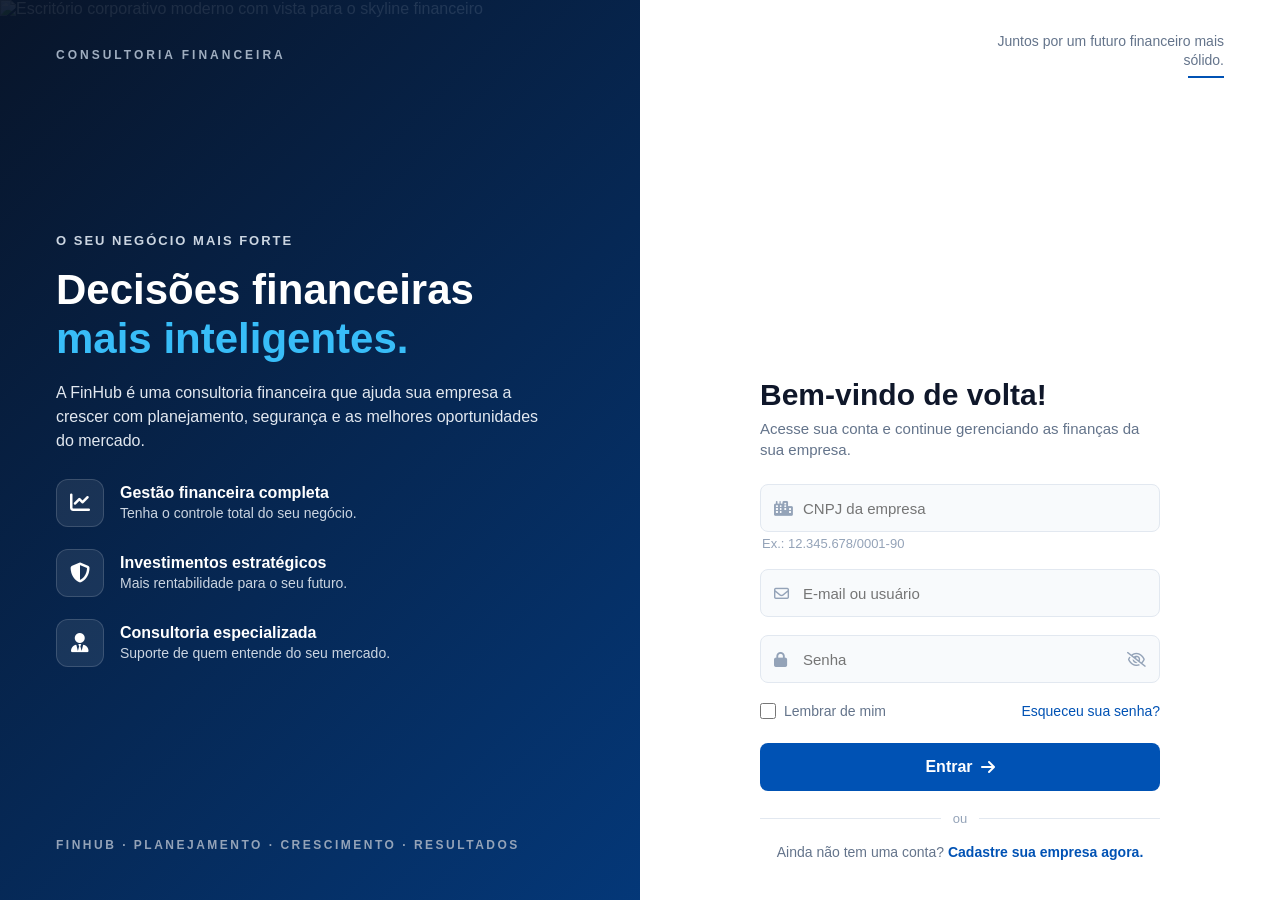
==== index.html @ a59770af "feat: recreated global.css" ====
<!DOCTYPE html>
<html lang="pt-BR">

<head>
    <meta charset="UTF-8">
    <meta name="viewport" content="width=device-width, initial-scale=1.0">
    <title>FinHub - Login</title>
    <link rel="stylesheet" href="https://cdnjs.cloudflare.com/ajax/libs/font-awesome/6.4.0/css/all.min.css">
    <link rel="stylesheet" href="styles/styles/style.css">
    <script src="js/script.js" defer></script>
</head>

<body>
    <main class="login-container">
        <section class="institutional-section">
            <div class="bg-image-wrapper">
                <img src="img/ChatGPT Image 17 de set. de 2026, 16_47_02.png" alt="Escritório corporativo moderno com vista para o skyline financeiro">
            </div>
            <div class="overlay-gradient"></div>

            <header class="institutional-header">
                <p class="brand-tagline">Consultoria Financeira</p>
            </header>

            <div class="institutional-content">
                <p class="eyebrow-text">O seu negócio mais forte</p>
                <h1 class="main-title">
                    Decisões financeiras <span class="highlight">mais inteligentes.</span>
                </h1>
                <p class="institutional-description">
                    A FinHub é uma consultoria financeira que ajuda sua empresa a crescer com planejamento, segurança e
                    as melhores oportunidades do mercado.
                </p>

                <div class="benefits-list">
                    <article class="benefit-item">
                        <div class="benefit-icon" aria-hidden="true">
                            <i class="fa-solid fa-chart-line"></i>
                        </div>
                        <div class="benefit-texts">
                            <h3>Gestão financeira completa</h3>
                            <p>Tenha o controle total do seu negócio.</p>
                        </div>
                    </article>

                    <article class="benefit-item">
                        <div class="benefit-icon" aria-hidden="true">
                            <i class="fa-solid fa-shield-halved"></i>
                        </div>
                        <div class="benefit-texts">
                            <h3>Investimentos estratégicos</h3>
                            <p>Mais rentabilidade para o seu futuro.</p>
                        </div>
                    </article>

                    <article class="benefit-item">
                        <div class="benefit-icon" aria-hidden="true">
                            <i class="fa-solid fa-user-tie"></i>
                        </div>
                        <div class="benefit-texts">
                            <h3>Consultoria especializada</h3>
                            <p>Suporte de quem entende do seu mercado.</p>
                        </div>
                    </article>
                </div>
            </div>

            <footer class="institutional-footer">
                <p>FINHUB &middot; PLANEJAMENTO &middot; CRESCIMENTO &middot; RESULTADOS</p>
            </footer>
        </section>

        <section class="login-section">
            <div class="login-top-banner">
                <p>Juntos por um futuro financeiro mais sólido.</p>
                <div class="banner-line" aria-hidden="true"></div>
            </div>

            <div class="login-form-container">
                <header class="form-header">
                    <h2>Bem-vindo de volta!</h2>
                    <p>Acesse sua conta e continue gerenciando as finanças da sua empresa.</p>
                </header>

                <form class="login-form" action="#" method="POST">
                    <div class="input-group">
                        <label class="sr-only" for="cnpj">CNPJ da empresa</label>
                        <div class="input-wrapper">
                            <span class="input-icon" aria-hidden="true">
                                <i class="fa-solid fa-city"></i>
                            </span>
                            <input type="text" id="cnpj" name="cnpj" placeholder="CNPJ da empresa"
                                autocomplete="organization" required>
                        </div>
                        <span class="input-helper">Ex.: 12.345.678/0001-90</span>
                    </div>

                    <div class="input-group">
                        <label class="sr-only" for="email">E-mail ou usuário</label>
                        <div class="input-wrapper">
                            <span class="input-icon" aria-hidden="true">
                                <i class="fa-regular fa-envelope"></i>
                            </span>
                            <input type="text" id="email" name="email" placeholder="E-mail ou usuário"
                                autocomplete="username" required>
                        </div>
                    </div>

                    <div class="input-group">
                        <label class="sr-only" for="password">Senha</label>
                        <div class="input-wrapper">
                            <span class="input-icon" aria-hidden="true">
                                <i class="fa-solid fa-lock"></i>
                            </span>
                            <input type="password" id="password" name="password" placeholder="Senha"
                                autocomplete="current-password" required>
                            <button type="button" class="password-toggle" aria-label="Mostrar ou ocultar senha">
                                <i class="fa-regular fa-eye-slash" aria-hidden="true"></i>
                            </button>
                        </div>
                    </div>

                    <div class="form-options">
                        <label class="checkbox-label">
                            <input type="checkbox" name="remember">
                            <span>Lembrar de mim</span>
                        </label>
                        <a href="" class="forgot-link">Esqueceu sua senha?</a>
                    </div>

                    <button type="submit" class="btn-primary">
                        <span>Entrar</span>
                        <i class="fa-solid fa-arrow-right" aria-hidden="true"></i>
                    </button>

                    <div class="divider" aria-hidden="true">
                        <span>ou</span>
                    </div>
                </form>

                <footer class="login-footer">
                    <p>Ainda não tem uma conta? <a href="" class="register-link">Cadastre sua empresa agora.</a></p>
                </footer>
            </div>
        </section>
    </main>
</body>

</html>
---- styles/styles/style.css ----
@import url("../global.css");

body {
  margin: 0;
  padding: 0;
  width: 100vw;
  height: 100vh;
  overflow: hidden;
  font-family: -apple-system, BlinkMacSystemFont, "Segoe UI", Roboto, Helvetica, Arial, sans-serif;
  background-color: #ffffff;
}

.login-container {
  display: flex;
  width: 100vw;
  height: 100vh;
}

.institutional-section {
  position: relative;
  width: 55vw;
  height: 100vh;
  background-color: #0b1c38;
  display: flex;
  flex-direction: column;
  justify-content: space-between;
  padding: 48px 56px;
  overflow: hidden;
  box-sizing: border-box;
}

.bg-image-wrapper {
  position: absolute;
  top: 0;
  left: 0;
  width: 100vw;
  height: 100vh;
  z-index: 0;
}

.bg-image-wrapper img {
  width: 100vw;
  height: 100vh;
  object-fit: cover;
  object-position: center;
}

.overlay-gradient {
  position: absolute;
  top: 0;
  left: 0;
  width: 100vw;
  height: 100vh;
  background: linear-gradient(135deg, rgba(8, 20, 40, 0.92) 0%, rgba(0, 82, 180, 0.78) 100%);
  z-index: 1;
}

.institutional-header {
  position: relative;
  z-index: 2;
  display: flex;
  flex-direction: column;
  gap: 8px;
}

.brand-tagline {
  font-size: 12px;
  letter-spacing: 3px;
  text-transform: uppercase;
  color: #a0aec0;
  font-weight: 600;
  margin: 0;
}

.institutional-content {
  position: relative;
  z-index: 2;
  max-width: 500px;
  display: flex;
  flex-direction: column;
  gap: 18px;
}

.eyebrow-text {
  font-size: 13px;
  letter-spacing: 2px;
  text-transform: uppercase;
  color: #cbd5e1;
  font-weight: 700;
  margin: 0;
}

.main-title {
  font-size: 42px;
  line-height: 1.15;
  font-weight: 700;
  color: #ffffff;
  margin: 0;
}

.main-title .highlight {
  color: #38bdf8;
}

.institutional-description {
  font-size: 16px;
  line-height: 1.5;
  color: #e2e8f0;
  margin: 0 0 8px 0;
}

.benefits-list {
  display: flex;
  flex-direction: column;
  gap: 22px;
}

.benefit-item {
  display: flex;
  align-items: center;
  gap: 16px;
}

.benefit-icon {
  width: 48px;
  height: 48px;
  background-color: rgba(255, 255, 255, 0.08);
  border: 1px solid rgba(255, 255, 255, 0.15);
  border-radius: 12px;
  display: flex;
  align-items: center;
  justify-content: center;
  color: #ffffff;
  font-size: 20px;
  flex-shrink: 0;
}

.benefit-texts {
  display: flex;
  flex-direction: column;
  gap: 3px;
}

.benefit-texts h3 {
  font-size: 16px;
  font-weight: 600;
  color: #ffffff;
  margin: 0;
}

.benefit-texts p {
  font-size: 14px;
  color: #cbd5e1;
  margin: 0;
}

.institutional-footer {
  position: relative;
  z-index: 2;
  font-size: 12px;
  letter-spacing: 2.5px;
  text-transform: uppercase;
  color: #94a3b8;
  font-weight: 600;
  margin: 0;
}

.login-section {
  position: relative;
  width: 45vw;
  height: 100vh;
  background-color: #ffffff;
  display: flex;
  flex-direction: column;
  justify-content: space-between;
  padding: 32px 56px 40px 56px;
  box-sizing: border-box;
  overflow-y: auto;
}

.login-top-banner {
  align-self: flex-end;
  text-align: right;
  max-width: 240px;
}

.login-top-banner p {
  font-size: 14px;
  line-height: 1.35;
  color: #64748b;
  margin: 0 0 6px 0;
}

.banner-line {
  width: 36px;
  height: 2px;
  background-color: #0052b4;
  margin-left: auto;
}

.login-form-container {
  max-width: 400px;
  width: 100%;
  margin: 0 auto;
  display: flex;
  flex-direction: column;
  justify-content: center;
}

.form-header {
  margin-bottom: 24px;
}

.form-header h2 {
  font-size: 30px;
  font-weight: 700;
  color: #0f172a;
  margin: 0 0 6px 0;
}

.form-header p {
  font-size: 15px;
  color: #64748b;
  line-height: 1.4;
  margin: 0;
}

.login-form {
  display: flex;
  flex-direction: column;
  gap: 18px;
}

.input-group {
  display: flex;
  flex-direction: column;
  gap: 4px;
}

.input-wrapper {
  position: relative;
  display: flex;
  align-items: center;
  width: 100%;
}

.input-icon {
  position: absolute;
  left: 14px;
  color: #94a3b8;
  font-size: 15px;
  pointer-events: none;
}

.login-form input[type="text"],
.login-form input[type="email"],
.login-form input[type="password"] {
  width: 100%;
  height: 48px;
  padding: 0 14px 0 42px;
  background-color: #f8fafc;
  border: 1px solid #e2e8f0;
  border-radius: 8px;
  font-size: 15px;
  color: #0f172a;
  box-sizing: border-box;
  transition: all 0.2s ease;
}

.login-form input[type="text"]:focus,
.login-form input[type="email"]:focus,
.login-form input[type="password"]:focus {
  outline: none;
  border-color: #0052b4;
  background-color: #ffffff;
  box-shadow: 0 0 0 3px rgba(0, 82, 180, 0.08);
}

.password-toggle {
  position: absolute;
  right: 14px;
  background: none;
  border: none;
  color: #94a3b8;
  cursor: pointer;
  font-size: 15px;
  padding: 0;
  display: flex;
  align-items: center;
}

.input-helper {
  font-size: 13px;
  color: #94a3b8;
  padding-left: 2px;
  margin: 0;
}

.form-options {
  display: flex;
  justify-content: space-between;
  align-items: center;
  margin: 2px 0;
}

.checkbox-label {
  display: flex;
  align-items: center;
  gap: 8px;
  font-size: 14px;
  color: #64748b;
  cursor: pointer;
}

.checkbox-label input[type="checkbox"] {
  width: 16px;
  height: 16px;
  accent-color: #0052b4;
  cursor: pointer;
  margin: 0;
}

.forgot-link {
  font-size: 14px;
  color: #0052b4;
  text-decoration: none;
  font-weight: 500;
}

.forgot-link:hover {
  text-decoration: underline;
}

.btn-primary {
  display: flex;
  align-items: center;
  justify-content: center;
  gap: 8px;
  width: 100%;
  height: 48px;
  background-color: #0052b4;
  color: #ffffff;
  border: none;
  border-radius: 8px;
  font-size: 16px;
  font-weight: 600;
  cursor: pointer;
  transition: background-color 0.2s ease;
  margin-top: 4px;
}

.btn-primary:hover {
  background-color: #004090;
}

.divider {
  display: flex;
  align-items: center;
  text-align: center;
  color: #cbd5e1;
  font-size: 13px;
  margin: 2px 0;
}

.divider span {
  padding: 0 12px;
  color: #94a3b8;
  text-transform: lowercase;
}

.divider::before,
.divider::after {
  content: "";
  flex: 1;
  border-bottom: 1px solid #e2e8f0;
}

.btn-secondary {
  display: flex;
  align-items: center;
  justify-content: center;
  gap: 8px;
  width: 100%;
  height: 48px;
  background-color: #ffffff;
  color: #0052b4;
  border: 1px solid #cbd5e1;
  border-radius: 8px;
  font-size: 16px;
  font-weight: 600;
  text-decoration: none;
  cursor: pointer;
  transition: all 0.2s ease;
}

.btn-secondary:hover {
  background-color: #f8fafc;
  border-color: #0052b4;
}

.login-footer {
  text-align: center;
  font-size: 14px;
  color: #64748b;
  margin-top: 16px;
}

.register-link {
  color: #0052b4;
  text-decoration: none;
  font-weight: 600;
}

.register-link:hover {
  text-decoration: underline;
}

.sr-only {
  position: absolute;
  width: 1px;
  height: 1px;
  padding: 0;
  margin: -1px;
  overflow: hidden;
  clip: rect(0, 0, 0, 0);
  white-space: nowrap;
  border: 0;
}

@media (max-width: 1024px) {
  .institutional-section {
    width: 50vw;
    padding: 32px;
  }
  .login-section {
    width: 50vw;
    padding: 32px;
  }
  .main-title {
    font-size: 34px;
  }
}

@media (max-width: 768px) {
  body {
    height: auto;
    overflow: auto;
  }
  .login-container {
    flex-direction: column;
    height: auto;
  }
  .institutional-section {
    width: 100vw;
    height: auto;
    min-height: 500px;
    padding: 32px 24px;
  }
  .login-section {
    width: 100vw;
    height: auto;
    padding: 40px 24px;
  }
  .login-top-banner {
    align-self: flex-start;
    text-align: left;
    margin-bottom: 24px;
    max-width: 100%;
  }
  .banner-line {
    margin-left: 0;
  }
  .login-form-container {
    max-width: 100%;
  }
}
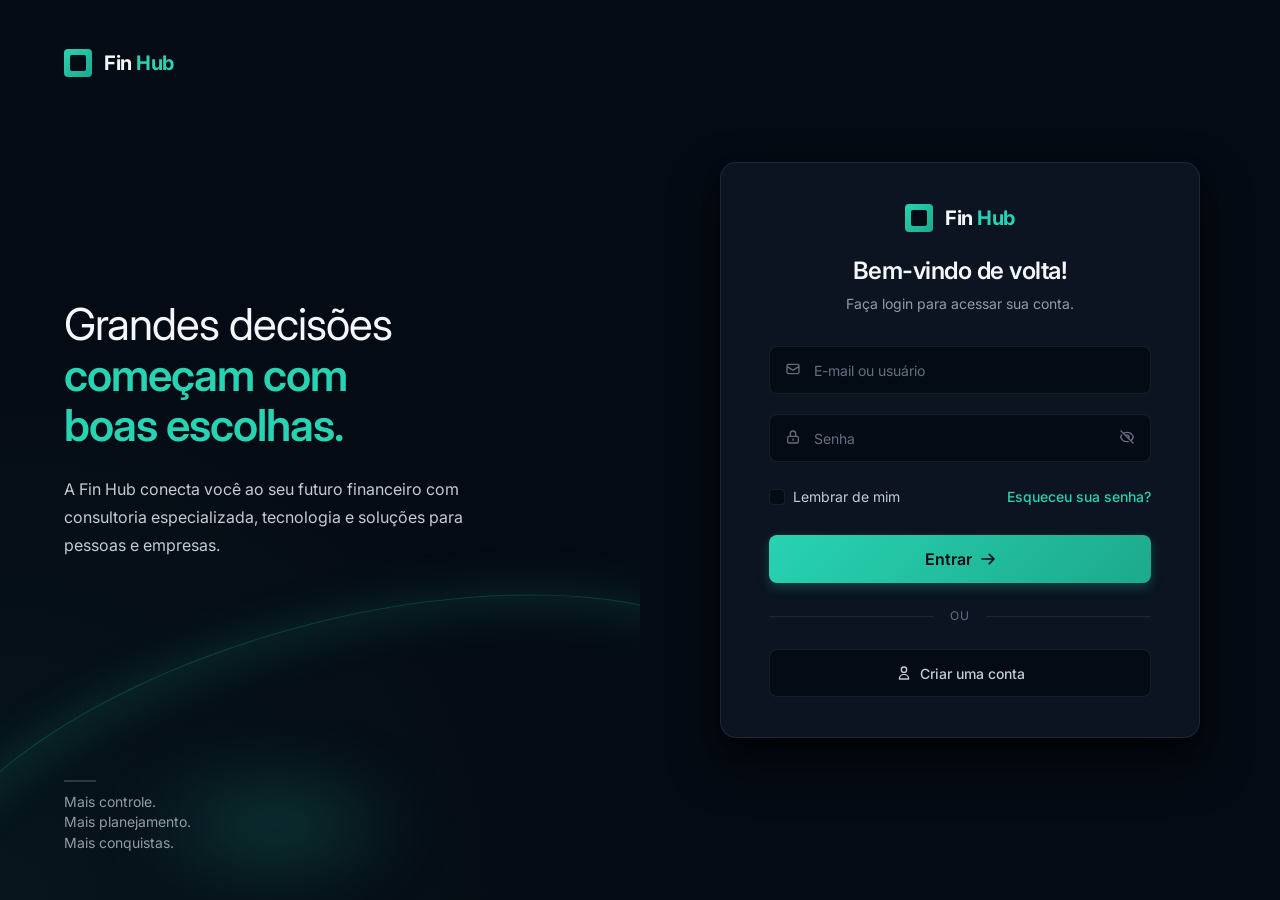
==== commit 88549edf: "feat: restructure index.html and style.css" ====
--- a/index.html
+++ b/index.html
@@ -4,143 +4,86 @@
 <head>
     <meta charset="UTF-8">
     <meta name="viewport" content="width=device-width, initial-scale=1.0">
-    <title>FinHub - Login</title>
-    <link rel="stylesheet" href="https://cdnjs.cloudflare.com/ajax/libs/font-awesome/6.4.0/css/all.min.css">
+    <title>Fin Hub - Login</title>
+    <meta name="description"
+        content="Faça login para acessar sua conta na Fin Hub e conectar-se ao seu futuro financeiro.">
     <link rel="stylesheet" href="styles/styles/style.css">
-    <script src="js/script.js" defer></script>
 </head>
 
-<body>
-    <main class="login-container">
-        <section class="institutional-section">
-            <div class="bg-image-wrapper">
-                <img src="img/ChatGPT Image 17 de set. de 2026, 16_47_02.png" alt="Escritório corporativo moderno com vista para o skyline financeiro">
+<body class="login-page">
+    <main class="login-layout">
+        <section class="login-brand-panel">
+            <div class="login-brand">
+                <span class="login-brand-mark"></span>
+                <span class="login-brand-name"><span>Fin</span> <span>Hub</span></span>
             </div>
-            <div class="overlay-gradient"></div>
-
-            <header class="institutional-header">
-                <p class="brand-tagline">Consultoria Financeira</p>
-            </header>
-
-            <div class="institutional-content">
-                <p class="eyebrow-text">O seu negócio mais forte</p>
-                <h1 class="main-title">
-                    Decisões financeiras <span class="highlight">mais inteligentes.</span>
+            <div class="login-hero">
+                <h1 class="login-hero-title">
+                    Grandes decisões<br>
+                    <span>começam com</span><br>
+                    <span>boas escolhas.</span>
                 </h1>
-                <p class="institutional-description">
-                    A FinHub é uma consultoria financeira que ajuda sua empresa a crescer com planejamento, segurança e
-                    as melhores oportunidades do mercado.
-                </p>
-
-                <div class="benefits-list">
-                    <article class="benefit-item">
-                        <div class="benefit-icon" aria-hidden="true">
-                            <i class="fa-solid fa-chart-line"></i>
+                <p class="login-hero-description">A Fin Hub conecta você ao seu futuro financeiro com consultoria
+                    especializada, tecnologia e soluções para pessoas e empresas.</p>
+            </div>
+            <div class="login-visual">
+                <span class="login-visual-wave"></span>
+                <span class="login-visual-glow"></span>
+            </div>
+            <div class="login-message">
+                <span class="login-message-line"></span>
+                <p>Mais controle.</p>
+                <p>Mais planejamento.</p>
+                <p>Mais conquistas.</p>
+            </div>
+        </section>
+        <section class="login-auth-panel">
+            <div class="login-card">
+                <div class="login-card-header">
+                    <div class="login-brand">
+                        <span class="login-brand-mark"></span>
+                        <span class="login-brand-name"><span>Fin</span> <span>Hub</span></span>
+                    </div>
+                    <h2>Bem-vindo de volta!</h2>
+                    <p>Faça login para acessar sua conta.</p>
+                </div>
+                <form class="login-form">
+                    <div class="form-group">
+                        <label class="form-label" for="email">E-mail ou usuário</label>
+                        <span class="form-input-icon"></span>
+                        <input type="email" id="email" name="email" autocomplete="username"
+                            placeholder="E-mail ou usuário" required>
+                    </div>
+                    <div class="form-group">
+                        <label class="form-label" for="password">Senha</label>
+                        <span class="form-input-icon"></span>
+                        <input type="password" id="password" name="password" autocomplete="current-password"
+                            placeholder="Senha" required>
+                        <span class="form-password-toggle"></span>
+                    </div>
+                    <div class="form-options">
+                        <div class="form-remember">
+                            <input type="checkbox" id="remember" name="remember">
+                            <label for="remember">Lembrar de mim</label>
                         </div>
-                        <div class="benefit-texts">
-                            <h3>Gestão financeira completa</h3>
-                            <p>Tenha o controle total do seu negócio.</p>
-                        </div>
-                    </article>
-
-                    <article class="benefit-item">
-                        <div class="benefit-icon" aria-hidden="true">
-                            <i class="fa-solid fa-shield-halved"></i>
-                        </div>
-                        <div class="benefit-texts">
-                            <h3>Investimentos estratégicos</h3>
-                            <p>Mais rentabilidade para o seu futuro.</p>
-                        </div>
-                    </article>
-
-                    <article class="benefit-item">
-                        <div class="benefit-icon" aria-hidden="true">
-                            <i class="fa-solid fa-user-tie"></i>
-                        </div>
-                        <div class="benefit-texts">
-                            <h3>Consultoria especializada</h3>
-                            <p>Suporte de quem entende do seu mercado.</p>
-                        </div>
-                    </article>
+                        <a href="recuperacao.html" class="form-link">Esqueceu sua senha?</a>
+                    </div>
+                    <button type="submit" class="login-submit">
+                        <span>Entrar</span>
+                        <span class="login-submit-icon"></span>
+                    </button>
+                </form>
+                <div class="login-divider">
+                    <span class="login-divider-line"></span>
+                    <span class="login-divider-text">ou</span>
+                    <span class="login-divider-line"></span>
                 </div>
-            </div>
-
-            <footer class="institutional-footer">
-                <p>FINHUB &middot; PLANEJAMENTO &middot; CRESCIMENTO &middot; RESULTADOS</p>
-            </footer>
-        </section>
-
-        <section class="login-section">
-            <div class="login-top-banner">
-                <p>Juntos por um futuro financeiro mais sólido.</p>
-                <div class="banner-line" aria-hidden="true"></div>
-            </div>
-
-            <div class="login-form-container">
-                <header class="form-header">
-                    <h2>Bem-vindo de volta!</h2>
-                    <p>Acesse sua conta e continue gerenciando as finanças da sua empresa.</p>
-                </header>
-
-                <form class="login-form" action="#" method="POST">
-                    <div class="input-group">
-                        <label class="sr-only" for="cnpj">CNPJ da empresa</label>
-                        <div class="input-wrapper">
-                            <span class="input-icon" aria-hidden="true">
-                                <i class="fa-solid fa-city"></i>
-                            </span>
-                            <input type="text" id="cnpj" name="cnpj" placeholder="CNPJ da empresa"
-                                autocomplete="organization" required>
-                        </div>
-                        <span class="input-helper">Ex.: 12.345.678/0001-90</span>
-                    </div>
-
-                    <div class="input-group">
-                        <label class="sr-only" for="email">E-mail ou usuário</label>
-                        <div class="input-wrapper">
-                            <span class="input-icon" aria-hidden="true">
-                                <i class="fa-regular fa-envelope"></i>
-                            </span>
-                            <input type="text" id="email" name="email" placeholder="E-mail ou usuário"
-                                autocomplete="username" required>
-                        </div>
-                    </div>
-
-                    <div class="input-group">
-                        <label class="sr-only" for="password">Senha</label>
-                        <div class="input-wrapper">
-                            <span class="input-icon" aria-hidden="true">
-                                <i class="fa-solid fa-lock"></i>
-                            </span>
-                            <input type="password" id="password" name="password" placeholder="Senha"
-                                autocomplete="current-password" required>
-                            <button type="button" class="password-toggle" aria-label="Mostrar ou ocultar senha">
-                                <i class="fa-regular fa-eye-slash" aria-hidden="true"></i>
-                            </button>
-                        </div>
-                    </div>
-
-                    <div class="form-options">
-                        <label class="checkbox-label">
-                            <input type="checkbox" name="remember">
-                            <span>Lembrar de mim</span>
-                        </label>
-                        <a href="" class="forgot-link">Esqueceu sua senha?</a>
-                    </div>
-
-                    <button type="submit" class="btn-primary">
-                        <span>Entrar</span>
-                        <i class="fa-solid fa-arrow-right" aria-hidden="true"></i>
-                    </button>
-
-                    <div class="divider" aria-hidden="true">
-                        <span>ou</span>
-                    </div>
-                </form>
-
-                <footer class="login-footer">
-                    <p>Ainda não tem uma conta? <a href="" class="register-link">Cadastre sua empresa agora.</a></p>
-                </footer>
+                <div class="login-register">
+                    <a href="cadastro.html">
+                        <span class="login-register-icon"></span>
+                        <span>Criar uma conta</span>
+                    </a>
+                </div>
             </div>
         </section>
     </main>
--- a/styles/styles/style.css
+++ b/styles/styles/style.css
@@ -1,476 +1,444 @@
-@import url("../global.css");
-
-body {
-  margin: 0;
-  padding: 0;
-  width: 100vw;
-  height: 100vh;
-  overflow: hidden;
-  font-family: -apple-system, BlinkMacSystemFont, "Segoe UI", Roboto, Helvetica, Arial, sans-serif;
-  background-color: #ffffff;
-}
-
-.login-container {
-  display: flex;
-  width: 100vw;
-  height: 100vh;
-}
-
-.institutional-section {
-  position: relative;
-  width: 55vw;
-  height: 100vh;
-  background-color: #0b1c38;
-  display: flex;
-  flex-direction: column;
-  justify-content: space-between;
-  padding: 48px 56px;
-  overflow: hidden;
-  box-sizing: border-box;
-}
-
-.bg-image-wrapper {
-  position: absolute;
-  top: 0;
-  left: 0;
-  width: 100vw;
-  height: 100vh;
-  z-index: 0;
-}
-
-.bg-image-wrapper img {
-  width: 100vw;
-  height: 100vh;
-  object-fit: cover;
-  object-position: center;
-}
-
-.overlay-gradient {
-  position: absolute;
-  top: 0;
-  left: 0;
-  width: 100vw;
-  height: 100vh;
-  background: linear-gradient(135deg, rgba(8, 20, 40, 0.92) 0%, rgba(0, 82, 180, 0.78) 100%);
-  z-index: 1;
-}
-
-.institutional-header {
-  position: relative;
-  z-index: 2;
-  display: flex;
-  flex-direction: column;
-  gap: 8px;
-}
-
-.brand-tagline {
-  font-size: 12px;
-  letter-spacing: 3px;
-  text-transform: uppercase;
-  color: #a0aec0;
-  font-weight: 600;
-  margin: 0;
-}
-
-.institutional-content {
-  position: relative;
-  z-index: 2;
-  max-width: 500px;
-  display: flex;
-  flex-direction: column;
-  gap: 18px;
-}
-
-.eyebrow-text {
-  font-size: 13px;
-  letter-spacing: 2px;
-  text-transform: uppercase;
-  color: #cbd5e1;
-  font-weight: 700;
-  margin: 0;
-}
-
-.main-title {
-  font-size: 42px;
-  line-height: 1.15;
-  font-weight: 700;
-  color: #ffffff;
-  margin: 0;
-}
-
-.main-title .highlight {
-  color: #38bdf8;
-}
-
-.institutional-description {
-  font-size: 16px;
-  line-height: 1.5;
-  color: #e2e8f0;
-  margin: 0 0 8px 0;
-}
-
-.benefits-list {
-  display: flex;
-  flex-direction: column;
-  gap: 22px;
-}
-
-.benefit-item {
-  display: flex;
-  align-items: center;
-  gap: 16px;
-}
-
-.benefit-icon {
-  width: 48px;
-  height: 48px;
-  background-color: rgba(255, 255, 255, 0.08);
-  border: 1px solid rgba(255, 255, 255, 0.15);
-  border-radius: 12px;
-  display: flex;
-  align-items: center;
-  justify-content: center;
-  color: #ffffff;
-  font-size: 20px;
-  flex-shrink: 0;
-}
-
-.benefit-texts {
-  display: flex;
-  flex-direction: column;
-  gap: 3px;
-}
-
-.benefit-texts h3 {
-  font-size: 16px;
-  font-weight: 600;
-  color: #ffffff;
-  margin: 0;
-}
-
-.benefit-texts p {
-  font-size: 14px;
-  color: #cbd5e1;
-  margin: 0;
-}
-
-.institutional-footer {
-  position: relative;
-  z-index: 2;
-  font-size: 12px;
-  letter-spacing: 2.5px;
-  text-transform: uppercase;
-  color: #94a3b8;
-  font-weight: 600;
-  margin: 0;
-}
-
-.login-section {
-  position: relative;
-  width: 45vw;
-  height: 100vh;
-  background-color: #ffffff;
-  display: flex;
-  flex-direction: column;
-  justify-content: space-between;
-  padding: 32px 56px 40px 56px;
-  box-sizing: border-box;
-  overflow-y: auto;
-}
-
-.login-top-banner {
-  align-self: flex-end;
-  text-align: right;
-  max-width: 240px;
-}
-
-.login-top-banner p {
-  font-size: 14px;
-  line-height: 1.35;
-  color: #64748b;
-  margin: 0 0 6px 0;
-}
-
-.banner-line {
-  width: 36px;
-  height: 2px;
-  background-color: #0052b4;
-  margin-left: auto;
-}
-
-.login-form-container {
-  max-width: 400px;
-  width: 100%;
-  margin: 0 auto;
-  display: flex;
-  flex-direction: column;
-  justify-content: center;
-}
-
-.form-header {
-  margin-bottom: 24px;
-}
-
-.form-header h2 {
-  font-size: 30px;
-  font-weight: 700;
-  color: #0f172a;
-  margin: 0 0 6px 0;
-}
-
-.form-header p {
-  font-size: 15px;
-  color: #64748b;
-  line-height: 1.4;
-  margin: 0;
+@import url('https://fonts.googleapis.com/css2?family=Inter:wght@400;500;600;700&display=swap');
+@import url(../global.css);
+
+.login-page {
+    display: flex;
+    min-height: 100vh;
+    background-color: var(--color-bg);
+}
+
+.login-layout {
+    display: grid;
+    grid-template-columns: 1fr 1fr;
+    width: 100%;
+    min-height: 100vh;
+    position: relative;
+    overflow: hidden;
+}
+
+.login-brand-panel {
+    display: flex;
+    flex-direction: column;
+    justify-content: space-between;
+    padding: var(--space-12) var(--space-16);
+    position: relative;
+    background: radial-gradient(circle at bottom left, rgba(39, 211, 178, 0.05) 0%, transparent 50%);
+}
+
+.login-brand {
+    display: flex;
+    align-items: center;
+    gap: var(--space-3);
+}
+
+.login-brand-mark {
+    width: 28px;
+    height: 28px;
+    background: var(--gradient-primary);
+    border-radius: var(--radius-xs);
+    position: relative;
+}
+
+.login-brand-mark::before {
+    content: "";
+    position: absolute;
+    inset: 6px;
+    background-color: var(--color-bg);
+    border-radius: 2px;
+}
+
+.login-brand-name {
+    font-size: var(--font-size-xl);
+    font-weight: var(--font-weight-bold);
+    letter-spacing: -0.5px;
+    color: var(--color-text-primary);
+}
+
+.login-brand-name span:first-child {
+    color: var(--color-text-primary);
+}
+
+.login-brand-name span:last-child {
+    color: var(--color-primary);
+}
+
+.login-hero {
+    margin-top: auto;
+    margin-bottom: auto;
+    max-width: 520px;
+}
+
+.login-hero-title {
+    font-size: 44px;
+    font-weight: var(--font-weight-regular);
+    line-height: 1.15;
+    letter-spacing: -1px;
+    color: var(--color-text-primary);
+    margin-bottom: var(--space-6);
+}
+
+.login-hero-title span {
+    color: var(--color-primary);
+    font-weight: var(--font-weight-semibold);
+}
+
+.login-hero-description {
+    font-size: var(--font-size-md);
+    color: var(--color-text-secondary);
+    line-height: var(--line-height-relaxed);
+    max-width: 440px;
+}
+
+.login-visual {
+    position: absolute;
+    bottom: 0;
+    left: 0;
+    width: 100%;
+    height: 45vh;
+    pointer-events: none;
+    overflow: hidden;
+    z-index: var(--z-base);
+}
+
+.login-visual-wave {
+    position: absolute;
+    bottom: -120px;
+    left: -100px;
+    width: 900px;
+    height: 400px;
+    border-radius: 50%;
+    border: 1px solid rgba(39, 211, 178, 0.25);
+    box-shadow: inset 0 20px 40px rgba(39, 211, 178, 0.1), 0 0 50px rgba(39, 211, 178, 0.15);
+    transform: rotate(-15deg);
+}
+
+.login-visual-wave::after {
+    content: "";
+    position: absolute;
+    inset: -40px;
+    border-radius: 50%;
+    border: 1px solid rgba(39, 211, 178, 0.1);
+    mask-image: linear-gradient(to top, black, transparent);
+}
+
+.login-visual-glow {
+    position: absolute;
+    bottom: 0;
+    left: 20%;
+    width: 300px;
+    height: 150px;
+    background: radial-gradient(ellipse at center, rgba(39, 211, 178, 0.2) 0%, transparent 70%);
+    filter: blur(30px);
+}
+
+.login-message {
+    position: relative;
+    z-index: var(--z-sticky);
+    display: flex;
+    flex-direction: column;
+    gap: var(--space-1);
+}
+
+.login-message-line {
+    width: 32px;
+    height: 2px;
+    background-color: var(--color-border-strong);
+    margin-bottom: var(--space-2);
+}
+
+.login-message p {
+    font-size: var(--font-size-sm);
+    color: var(--color-text-tertiary);
+    line-height: var(--line-height-tight);
+}
+
+.login-auth-panel {
+    display: flex;
+    align-items: center;
+    justify-content: center;
+    background-color: var(--color-bg);
+    padding: var(--space-8);
+}
+
+.login-card {
+    width: 100%;
+    max-width: 480px;
+    background-color: var(--color-surface);
+    border: 1px solid var(--color-border);
+    border-radius: var(--radius-xl);
+    padding: var(--space-10) var(--space-12);
+    box-shadow: var(--shadow-xl);
+}
+
+.login-card-header {
+    display: flex;
+    flex-direction: column;
+    align-items: center;
+    text-align: center;
+    margin-bottom: var(--space-8);
+}
+
+.login-card-header .login-brand {
+    margin-bottom: var(--space-6);
+}
+
+.login-card-header h2 {
+    font-size: var(--font-size-2xl);
+    font-weight: var(--font-weight-semibold);
+    color: var(--color-text-primary);
+    margin-bottom: var(--space-2);
+    letter-spacing: -0.5px;
+}
+
+.login-card-header p {
+    font-size: var(--font-size-sm);
+    color: var(--color-text-tertiary);
 }
 
 .login-form {
-  display: flex;
-  flex-direction: column;
-  gap: 18px;
-}
-
-.input-group {
-  display: flex;
-  flex-direction: column;
-  gap: 4px;
-}
-
-.input-wrapper {
-  position: relative;
-  display: flex;
-  align-items: center;
-  width: 100%;
-}
-
-.input-icon {
-  position: absolute;
-  left: 14px;
-  color: #94a3b8;
-  font-size: 15px;
-  pointer-events: none;
-}
-
-.login-form input[type="text"],
-.login-form input[type="email"],
-.login-form input[type="password"] {
-  width: 100%;
-  height: 48px;
-  padding: 0 14px 0 42px;
-  background-color: #f8fafc;
-  border: 1px solid #e2e8f0;
-  border-radius: 8px;
-  font-size: 15px;
-  color: #0f172a;
-  box-sizing: border-box;
-  transition: all 0.2s ease;
-}
-
-.login-form input[type="text"]:focus,
-.login-form input[type="email"]:focus,
-.login-form input[type="password"]:focus {
-  outline: none;
-  border-color: #0052b4;
-  background-color: #ffffff;
-  box-shadow: 0 0 0 3px rgba(0, 82, 180, 0.08);
-}
-
-.password-toggle {
-  position: absolute;
-  right: 14px;
-  background: none;
-  border: none;
-  color: #94a3b8;
-  cursor: pointer;
-  font-size: 15px;
-  padding: 0;
-  display: flex;
-  align-items: center;
-}
-
-.input-helper {
-  font-size: 13px;
-  color: #94a3b8;
-  padding-left: 2px;
-  margin: 0;
+    display: flex;
+    flex-direction: column;
+    gap: var(--space-5);
+}
+
+.form-group {
+    display: flex;
+    flex-direction: column;
+    gap: var(--space-2);
+    position: relative;
+}
+
+.form-label {
+    position: absolute;
+    width: 1px;
+    height: 1px;
+    padding: 0;
+    margin: -1px;
+    overflow: hidden;
+    clip: rect(0, 0, 0, 0);
+    white-space: nowrap;
+    border: 0;
+}
+
+.form-input-icon {
+    position: absolute;
+    top: 15px;
+    left: var(--space-4);
+    width: 16px;
+    height: 16px;
+    background-repeat: no-repeat;
+    background-position: center;
+    background-size: contain;
+    opacity: 0.5;
+    pointer-events: none;
+}
+
+.form-group:nth-child(1) .form-input-icon {
+    background-image: url("data:image/svg+xml,%3Csvg xmlns='http://www.w3.org/2000/svg' fill='none' viewBox='0 0 24 24' stroke='%23C5CBD3'%3E%3Cpath stroke-linecap='round' stroke-linejoin='round' stroke-width='2' d='M3 8l7.89 5.26a2 2 0 002.22 0L21 8M5 19h14a2 2 0 002-2V7a2 2 0 00-2-2H5a2 2 0 00-2 2v10a2 2 0 002 2z'/%3E%3C/svg%3E");
+}
+
+.form-group:nth-child(2) .form-input-icon {
+    background-image: url("data:image/svg+xml,%3Csvg xmlns='http://www.w3.org/2000/svg' fill='none' viewBox='0 0 24 24' stroke='%23C5CBD3'%3E%3Cpath stroke-linecap='round' stroke-linejoin='round' stroke-width='2' d='M12 15v2m-6 4h12a2 2 0 002-2v-6a2 2 0 00-2-2H6a2 2 0 00-2 2v6a2 2 0 002 2zm10-10V7a4 4 0 00-8 0v4h8z'/%3E%3C/svg%3E");
+}
+
+.form-group input[type="email"],
+.form-group input[type="password"] {
+    width: 100%;
+    height: 48px;
+    background-color: var(--color-bg);
+    border: 1px solid var(--color-border);
+    border-radius: var(--radius-md);
+    padding: 0 var(--space-4) 0 44px;
+    font-size: var(--font-size-sm);
+    color: var(--color-text-primary);
+    transition: all var(--transition-fast);
+}
+
+.form-group input::placeholder {
+    color: var(--color-text-muted);
+}
+
+.form-group input:hover {
+    border-color: var(--color-border-strong);
+}
+
+.form-group input:focus {
+    border-color: var(--color-primary);
+    outline: none;
+    box-shadow: 0 0 0 3px var(--color-primary-soft);
+}
+
+.form-password-toggle {
+    position: absolute;
+    top: 15px;
+    right: var(--space-4);
+    width: 16px;
+    height: 16px;
+    background-image: url("data:image/svg+xml,%3Csvg xmlns='http://www.w3.org/2000/svg' fill='none' viewBox='0 0 24 24' stroke='%23647082'%3E%3Cpath stroke-linecap='round' stroke-linejoin='round' stroke-width='2' d='M13.875 18.825A10.05 10.05 0 0112 19c-4.478 0-8.268-2.943-9.543-7a9.97 9.97 0 011.563-3.029m5.858.908a3 3 0 114.243 4.243M9.878 9.878l4.242 4.242M9.88 9.88l-3.29-3.29m7.532 7.532l3.29 3.29M3 3l3.59 3.59m0 0A9.953 9.953 0 0112 5c4.478 0 8.268 2.943 9.543 7a10.025 10.025 0 01-4.132 5.411m0 0L21 21'/%3E%3C/svg%3E");
+    background-repeat: no-repeat;
+    background-position: center;
+    background-size: contain;
+    cursor: pointer;
 }
 
 .form-options {
-  display: flex;
-  justify-content: space-between;
-  align-items: center;
-  margin: 2px 0;
-}
-
-.checkbox-label {
-  display: flex;
-  align-items: center;
-  gap: 8px;
-  font-size: 14px;
-  color: #64748b;
-  cursor: pointer;
-}
-
-.checkbox-label input[type="checkbox"] {
-  width: 16px;
-  height: 16px;
-  accent-color: #0052b4;
-  cursor: pointer;
-  margin: 0;
-}
-
-.forgot-link {
-  font-size: 14px;
-  color: #0052b4;
-  text-decoration: none;
-  font-weight: 500;
-}
-
-.forgot-link:hover {
-  text-decoration: underline;
-}
-
-.btn-primary {
-  display: flex;
-  align-items: center;
-  justify-content: center;
-  gap: 8px;
-  width: 100%;
-  height: 48px;
-  background-color: #0052b4;
-  color: #ffffff;
-  border: none;
-  border-radius: 8px;
-  font-size: 16px;
-  font-weight: 600;
-  cursor: pointer;
-  transition: background-color 0.2s ease;
-  margin-top: 4px;
-}
-
-.btn-primary:hover {
-  background-color: #004090;
-}
-
-.divider {
-  display: flex;
-  align-items: center;
-  text-align: center;
-  color: #cbd5e1;
-  font-size: 13px;
-  margin: 2px 0;
-}
-
-.divider span {
-  padding: 0 12px;
-  color: #94a3b8;
-  text-transform: lowercase;
-}
-
-.divider::before,
-.divider::after {
-  content: "";
-  flex: 1;
-  border-bottom: 1px solid #e2e8f0;
-}
-
-.btn-secondary {
-  display: flex;
-  align-items: center;
-  justify-content: center;
-  gap: 8px;
-  width: 100%;
-  height: 48px;
-  background-color: #ffffff;
-  color: #0052b4;
-  border: 1px solid #cbd5e1;
-  border-radius: 8px;
-  font-size: 16px;
-  font-weight: 600;
-  text-decoration: none;
-  cursor: pointer;
-  transition: all 0.2s ease;
-}
-
-.btn-secondary:hover {
-  background-color: #f8fafc;
-  border-color: #0052b4;
-}
-
-.login-footer {
-  text-align: center;
-  font-size: 14px;
-  color: #64748b;
-  margin-top: 16px;
-}
-
-.register-link {
-  color: #0052b4;
-  text-decoration: none;
-  font-weight: 600;
-}
-
-.register-link:hover {
-  text-decoration: underline;
-}
-
-.sr-only {
-  position: absolute;
-  width: 1px;
-  height: 1px;
-  padding: 0;
-  margin: -1px;
-  overflow: hidden;
-  clip: rect(0, 0, 0, 0);
-  white-space: nowrap;
-  border: 0;
+    display: flex;
+    align-items: center;
+    justify-content: space-between;
+    margin-top: var(--space-1);
+    margin-bottom: var(--space-2);
+}
+
+.form-remember {
+    display: flex;
+    align-items: center;
+    gap: var(--space-2);
+}
+
+.form-remember input[type="checkbox"] {
+    appearance: none;
+    width: 16px;
+    height: 16px;
+    background-color: var(--color-bg);
+    border: 1px solid var(--color-border);
+    border-radius: var(--radius-xs);
+    cursor: pointer;
+    position: relative;
+    transition: all var(--transition-fast);
+}
+
+.form-remember input[type="checkbox"]:checked {
+    background-color: var(--color-primary);
+    border-color: var(--color-primary);
+    background-image: url("data:image/svg+xml,%3Csvg xmlns='http://www.w3.org/2000/svg' viewBox='0 0 24 24' fill='none' stroke='%23050B14' stroke-width='3' stroke-linecap='round' stroke-linejoin='round'%3E%3Cpolyline points='20 6 9 17 4 12'%3E%3C/polyline%3E%3C/svg%3E");
+    background-size: 10px;
+    background-position: center;
+    background-repeat: no-repeat;
+}
+
+.form-remember label {
+    font-size: var(--font-size-sm);
+    color: var(--color-text-secondary);
+    cursor: pointer;
+    user-select: none;
+}
+
+.form-link {
+    font-size: var(--font-size-sm);
+    color: var(--color-primary);
+    text-decoration: none;
+    font-weight: var(--font-weight-medium);
+}
+
+.form-link:hover {
+    text-decoration: underline;
+}
+
+.login-submit {
+    display: flex;
+    align-items: center;
+    justify-content: center;
+    gap: var(--space-2);
+    width: 100%;
+    height: 48px;
+    background: var(--gradient-primary);
+    color: var(--color-text-inverse);
+    font-weight: var(--font-weight-semibold);
+    border-radius: var(--radius-md);
+    cursor: pointer;
+    transition: filter var(--transition-fast), transform var(--transition-fast);
+    box-shadow: 0 4px 12px rgba(39, 211, 178, 0.25);
+}
+
+.login-submit:hover {
+    filter: brightness(1.05);
+}
+
+.login-submit:active {
+    transform: scale(0.99);
+}
+
+.login-submit-icon {
+    width: 16px;
+    height: 16px;
+    background-image: url("data:image/svg+xml,%3Csvg xmlns='http://www.w3.org/2000/svg' fill='none' viewBox='0 0 24 24' stroke='%23050B14'%3E%3Cpath stroke-linecap='round' stroke-linejoin='round' stroke-width='2.5' d='M14 5l7 7m0 0l-7 7m7-7H3'/%3E%3C/svg%3E");
+    background-repeat: no-repeat;
+    background-position: center;
+    background-size: contain;
+}
+
+.login-divider {
+    display: flex;
+    align-items: center;
+    gap: var(--space-4);
+    margin: var(--space-6) 0;
+}
+
+.login-divider-line {
+    flex: 1;
+    height: 1px;
+    background-color: var(--color-border);
+}
+
+.login-divider-text {
+    font-size: var(--font-size-xs);
+    color: var(--color-text-muted);
+    text-transform: uppercase;
+    letter-spacing: 1px;
+}
+
+.login-register {
+    display: flex;
+    justify-content: center;
+}
+
+.login-register a {
+    display: flex;
+    align-items: center;
+    justify-content: center;
+    gap: var(--space-2);
+    width: 100%;
+    height: 48px;
+    background-color: var(--color-bg);
+    border: 1px solid var(--color-border);
+    border-radius: var(--radius-md);
+    color: var(--color-text-secondary);
+    font-size: var(--font-size-sm);
+    font-weight: var(--font-weight-medium);
+    text-decoration: none;
+    transition: all var(--transition-fast);
+}
+
+.login-register a:hover {
+    background-color: var(--color-surface-hover);
+    border-color: var(--color-border-strong);
+    color: var(--color-text-primary);
+    text-decoration: none;
+}
+
+.login-register-icon {
+    width: 16px;
+    height: 16px;
+    background-image: url("data:image/svg+xml,%3Csvg xmlns='http://www.w3.org/2000/svg' fill='none' viewBox='0 0 24 24' stroke='%23C5CBD3'%3E%3Cpath stroke-linecap='round' stroke-linejoin='round' stroke-width='2' d='M16 7a4 4 0 11-8 0 4 4 0 018 0zM12 14a7 7 0 00-7 7h14a7 7 0 00-7-7z'/%3E%3C/svg%3E");
+    background-repeat: no-repeat;
+    background-position: center;
+    background-size: contain;
 }
 
 @media (max-width: 1024px) {
-  .institutional-section {
-    width: 50vw;
-    padding: 32px;
-  }
-  .login-section {
-    width: 50vw;
-    padding: 32px;
-  }
-  .main-title {
-    font-size: 34px;
-  }
-}
-
-@media (max-width: 768px) {
-  body {
-    height: auto;
-    overflow: auto;
-  }
-  .login-container {
-    flex-direction: column;
-    height: auto;
-  }
-  .institutional-section {
-    width: 100vw;
-    height: auto;
-    min-height: 500px;
-    padding: 32px 24px;
-  }
-  .login-section {
-    width: 100vw;
-    height: auto;
-    padding: 40px 24px;
-  }
-  .login-top-banner {
-    align-self: flex-start;
-    text-align: left;
-    margin-bottom: 24px;
-    max-width: 100%;
-  }
-  .banner-line {
-    margin-left: 0;
-  }
-  .login-form-container {
-    max-width: 100%;
-  }
+    .login-layout {
+        grid-template-columns: 1fr;
+    }
+    .login-brand-panel {
+        display: none;
+    }
+    .login-auth-panel {
+        padding: var(--space-4);
+    }
+    .login-card {
+        border: none;
+        box-shadow: none;
+        background-color: transparent;
+        padding: var(--space-4);
+    }
 }
